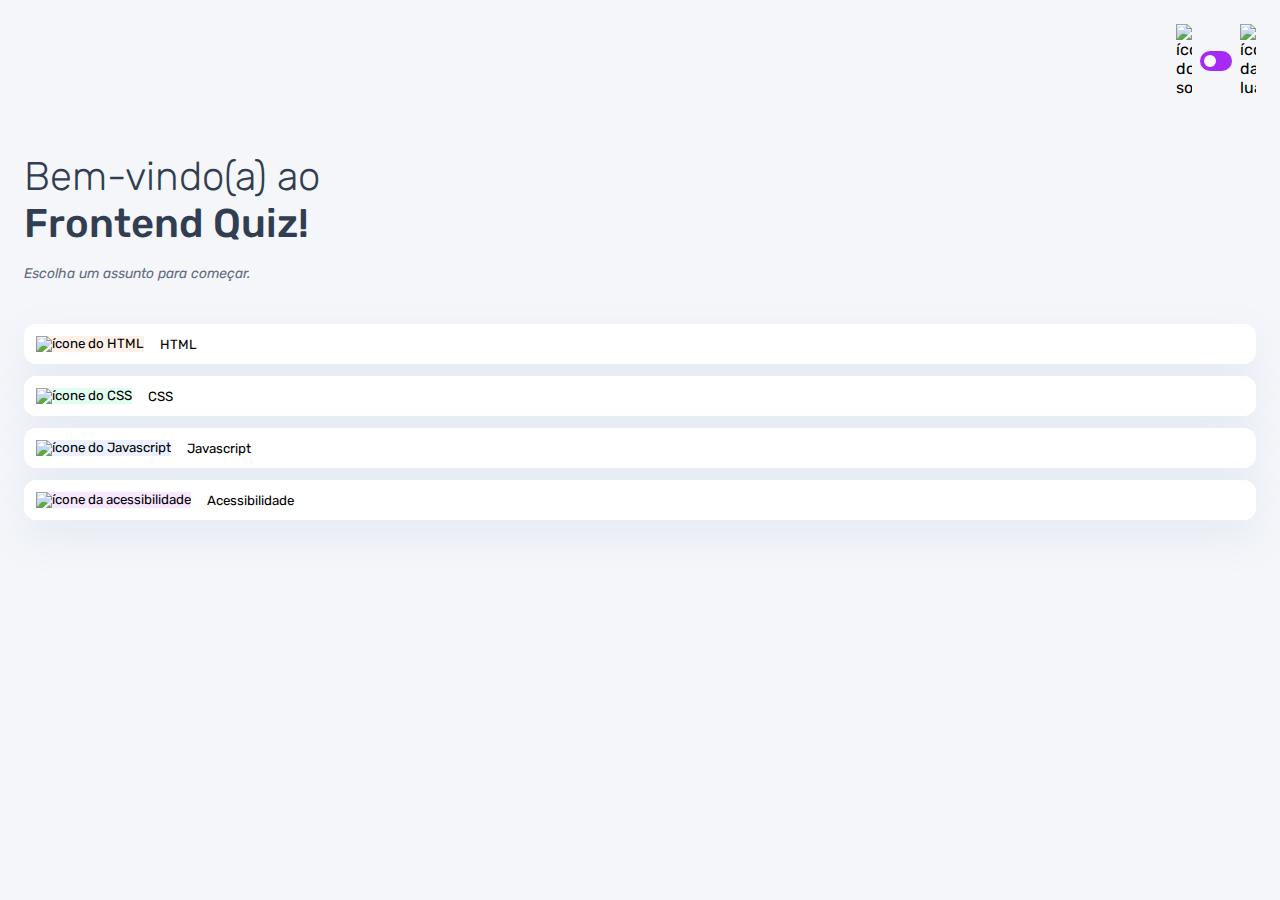
==== index.html @ 7e73bf8b "primeira parte da estilização dos botões de assunto" ====
<!DOCTYPE html>
<html lang="pt-BR">
<head>
    <meta charset="UTF-8">
    <meta name="viewport" content="width=device-width, initial-scale=1.0">
    <link rel="preconnect" href="https://fonts.googleapis.com">
    <link rel="preconnect" href="https://fonts.gstatic.com" crossorigin>
    <link href="https://fonts.googleapis.com/css2?family=Rubik:ital,wght@0,300..900;1,300..900&display=swap" rel="stylesheet">
    <link rel="stylesheet" href="style.css">
    <title>Quiz App</title>
</head>
<body>
    <header>
        <div class="tema">
            <img src="./assets/images/icon-sun-dark.svg" alt="ícone do sol">
            <button>
                <div></div>
            </button>
            <img src="./assets/images/icon-moon-dark.svg" alt="ícone da lua">
        </div>
    </header>

    <main>
        <section class="boas_vindas">
            <h1>
                Bem-vindo(a) ao <br> 
                <strong>Frontend Quiz!</strong>
            </h1>

            <p>Escolha um assunto para começar.</p>
        </section>

        <section class="assuntos">
            <button class="botao_html">
                <div>
                    <img src="./assets/images/icon-html.svg" alt="ícone do HTML">
                </div>
                HTML
            </button>

            <button class="botao_css">
                <div>
                    <img src="./assets/images/icon-css.svg" alt="ícone do CSS">
                </div>
                CSS
            </button>

            <button class="botao_js">
                <div>
                    <img src="./assets/images/icon-js.svg" alt="ícone do Javascript">
                </div>
                Javascript
            </button>

            <button class="botao_acessibilidade">
                <div>
                    <img src="./assets/images/icon-accessibility.svg" alt="ícone da acessibilidade">
                </div>
                Acessibilidade
            </button>
        </section>        
    </main>
</body>
</html>
---- style.css ----
* {
    margin: 0;
    padding: 0;
    box-sizing: border-box;
    font-family: "Rubik", sans-serif;
    -webkit-font-smoothing: antialiased;
}

:root {
    --bg-color: #f4f6fa;
    --purple: #a729f5;
    --primary-text-color: #313e51;
    --secondary-text-color: #626c7f;
    --button-bg: #fff;
    --shadow: 0px 16px 40px 0px rgba(143, 160, 193, 0.14);
    --bg-html: #fff1e9;
    --bg-css: #e0fdef;
    --bg-javascript: #ebf0ff;
    --bg-acessibilidade: #f6e7ff;
    --white: #fff;
    --bg-mobile: url(./assets/images/pattern-background-mobile-light.svg);
}

body {
    height: 100svh;
    background: var(--bg-mobile) var(--bg-color);
    background-repeat: no-repeat;
    background-size: cover;
}

header {
    padding: 16px 24px;
    display: flex;
    justify-content: flex-end;
}

.tema {
    padding: 8px 0;
    display: flex;
    align-items: center;
    gap: 8px;
}

.tema img {
    width: 16px;
}

.tema button {
    height: 20px;
    width: 32px;
    background: var(--purple);
    border: 0;
    border-radius: 999px;
    padding: 4px;
}

.tema button div {
    background: var(--white);
    width: 12px;
    height: 12px;
    border-radius: 999px;
}

main {
    padding: 32px 24px;
}

.boas_vindas {
    margin-bottom: 40px;
}

.boas_vindas h1 {
    font-size: 40px;
    font-weight: 300;
    color: var(--primary-text-color);
    margin-bottom: 16px;
}

.boas_vindas h1 strong {
    font-weight: 500;
}

.boas_vindas p {
    color: var(--secondary-text-color);
    font-size: 14px;
    line-height: 150%;
    font-style: italic;
}

.assuntos {
    display: flex;
    flex-direction: column;
    gap: 12px;
}

.assuntos button{
    border: none;
    background: var(--button-bg);
    display: flex;
    align-items: center;
    gap: 16px;
    padding: 12px;
    border-radius: 12px;
    box-shadow: var(--shadow);
}

.botao_html div {
    background: var(--bg-html);
}

.botao_css div {
    background: var(--bg-css);
}

.botao_js div {
    background: var(--bg-javascript);
}

.botao_acessibilidade div {
    background: var(--bg-acessibilidade);
}
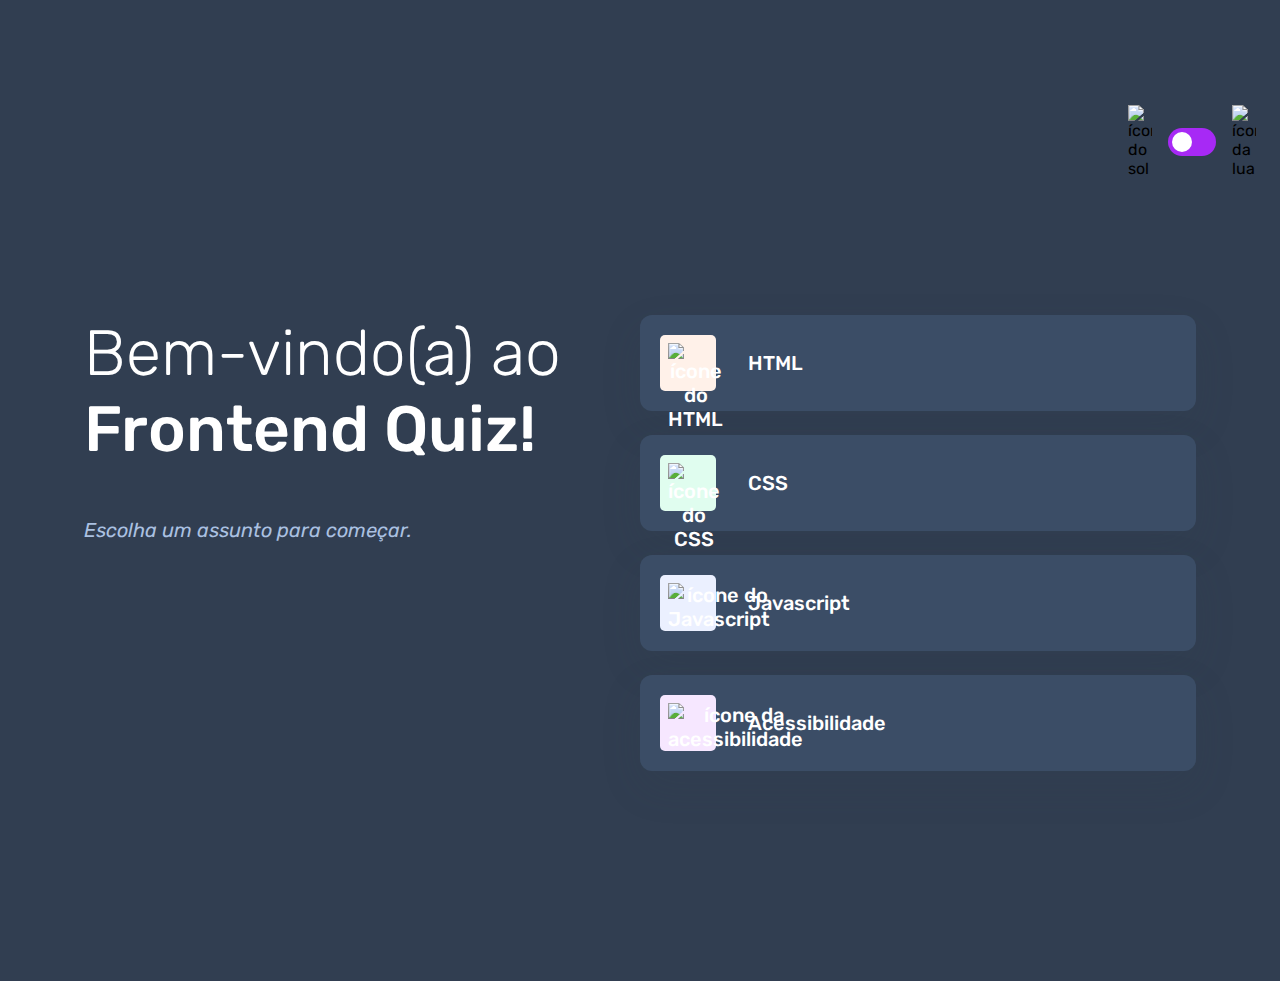
==== commit 6c18d027: "adaptação das cores para o tema escuro" ====
--- a/index.html
+++ b/index.html
@@ -9,7 +9,7 @@
     <link rel="stylesheet" href="style.css">
     <title>Quiz App</title>
 </head>
-<body>
+<body class="escuro">
     <header>
         <div class="tema">
             <img src="./assets/images/icon-sun-dark.svg" alt="ícone do sol">
--- a/style.css
+++ b/style.css
@@ -19,6 +19,17 @@
     --bg-acessibilidade: #f6e7ff;
     --white: #fff;
     --bg-mobile: url(./assets/images/pattern-background-mobile-light.svg);
+    --bg-desktop: url(./assets/images/pattern-background-desktop-light.svg);
+}
+
+body.escuro {
+    --bg-color: #313e51;
+    --bg-mobile: url(./assets/images/pattern-background-mobile-dark.svg);
+    --bg-desktop: url(./assets/images/pattern-background-desktop-dark.svg);
+    --primary-text-color: #fff;
+    --secondary-text-color: #abc1e1;
+    --button-bg: #3b4d66;
+    --shadow: 0px 16px 40px 0px rgba(49, 62, 81, 0.14)
 }
 
 body {
@@ -102,6 +113,20 @@
     padding: 12px;
     border-radius: 12px;
     box-shadow: var(--shadow);
+    font-size: 18px;
+    font-weight: 500;
+    color: var(--primary-text-color);
+}
+
+.assuntos button div {
+    width: 40px;
+    height: 40px;
+    padding: 5px;
+    border-radius: 5px;
+}
+
+.assuntos button img {
+    width: 100%;
 }
 
 .botao_html div {
@@ -118,4 +143,70 @@
 
 .botao_acessibilidade div {
     background: var(--bg-acessibilidade);
+}
+
+@media(min-width: 1100px) {
+    body {
+        background: var(--bg-desktop) var(--bg-color);
+        background-repeat: no-repeat;
+        background-size: cover;
+    }
+
+    header {
+        margin-block: 81px;
+    }
+
+    .tema {
+        gap: 16px;
+    }
+
+    .tema img {
+        width: 24px;
+    }
+
+    .tema button {
+        width: 48px;
+        height: 28px;
+    }
+
+    .tema button div {
+        width: 20px;
+        height: 20px;
+    }
+
+    main {
+        display: flex;
+        max-width: 1160px;
+        margin-inline: auto;
+    }
+
+    section {
+        width: 100%;
+    }
+
+    .boas_vindas h1 {
+        font-size: 64px;
+        margin-bottom: 48px;
+    }
+
+    .boas_vindas p {
+        font-size: 20px;
+    }
+
+    .assuntos {
+        gap: 24px;
+    }
+
+    .assuntos button {
+        font-size: 20px;
+        padding: 20px;
+        gap: 32px;
+    }
+
+    .assuntos button div {
+        width: 56px;
+        height: 56px;
+        padding: 8px;
+
+    }
 }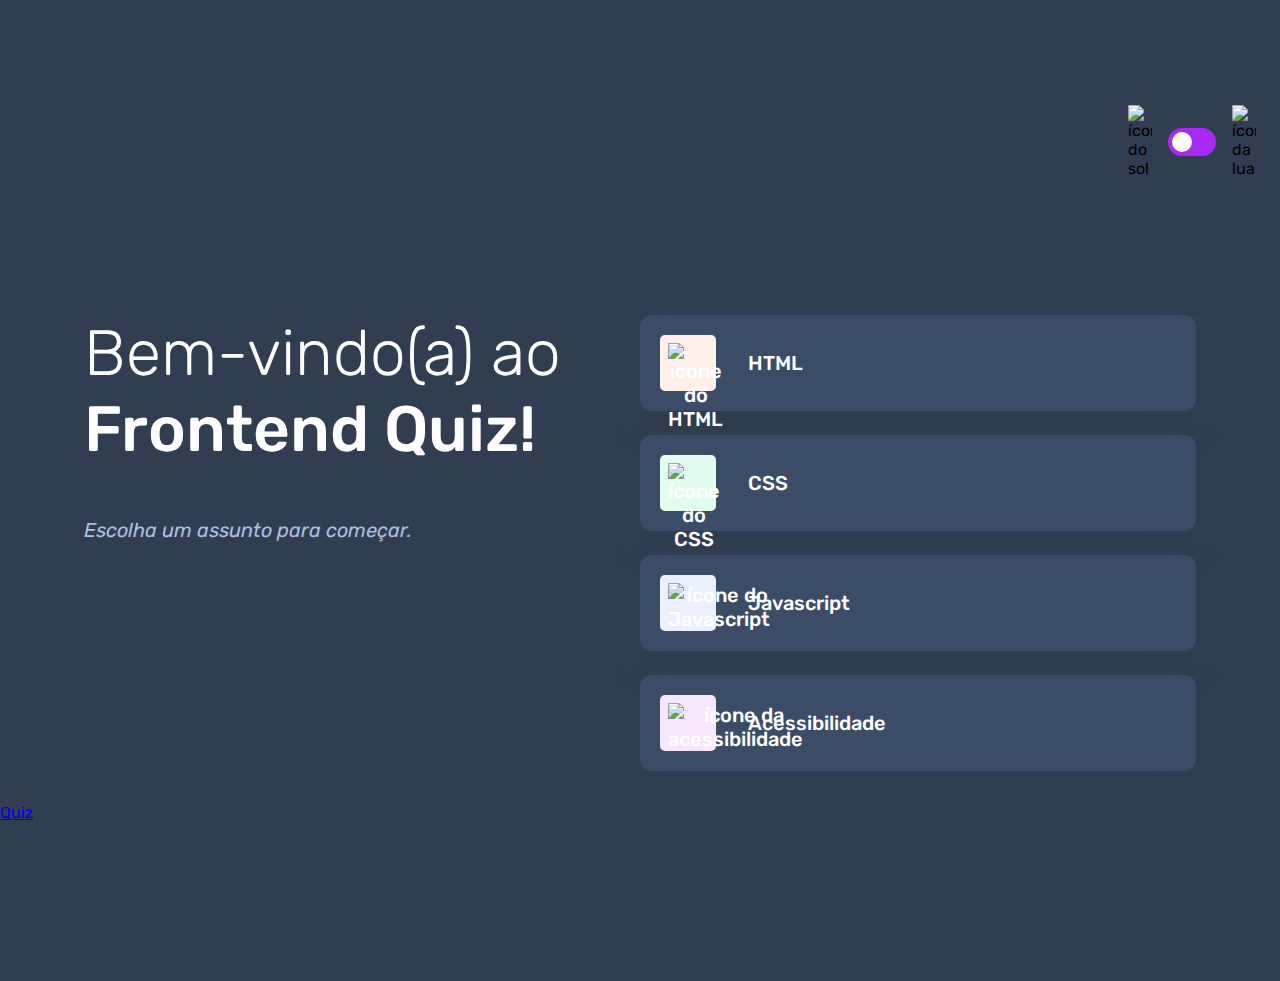
==== commit 19759f0a: "criação da página do quiz" ====
--- a/index.html
+++ b/index.html
@@ -60,5 +60,7 @@
             </button>
         </section>        
     </main>
+
+    <a href="./pages/quiz/quiz.html">Quiz</a>
 </body>
 </html>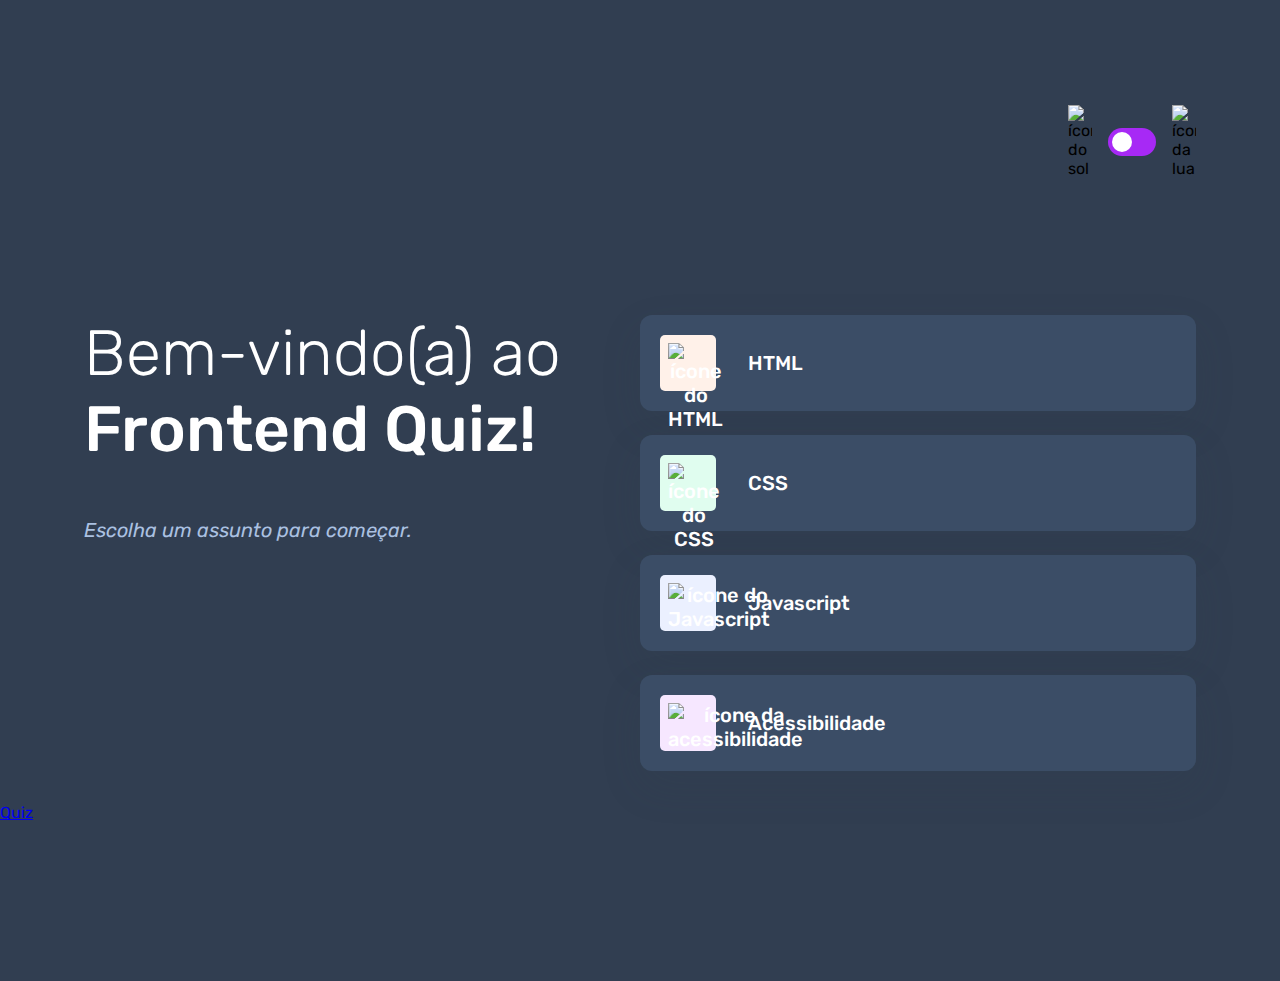
==== commit cda237d1: "primeiros ajustes do tema no Javascript" ====
--- a/index.html
+++ b/index.html
@@ -7,6 +7,7 @@
     <link rel="preconnect" href="https://fonts.gstatic.com" crossorigin>
     <link href="https://fonts.googleapis.com/css2?family=Rubik:ital,wght@0,300..900;1,300..900&display=swap" rel="stylesheet">
     <link rel="stylesheet" href="style.css">
+    <script src="./script.js" defer></script>
     <title>Quiz App</title>
 </head>
 <body class="escuro">
--- a/style.css
+++ b/style.css
@@ -43,6 +43,8 @@
     padding: 16px 24px;
     display: flex;
     justify-content: flex-end;
+    max-width: 1160px;
+    margin-inline: auto;
 }
 
 .tema {
@@ -63,6 +65,7 @@
     border: 0;
     border-radius: 999px;
     padding: 4px;
+    display: flex;
 }
 
 .tema button div {
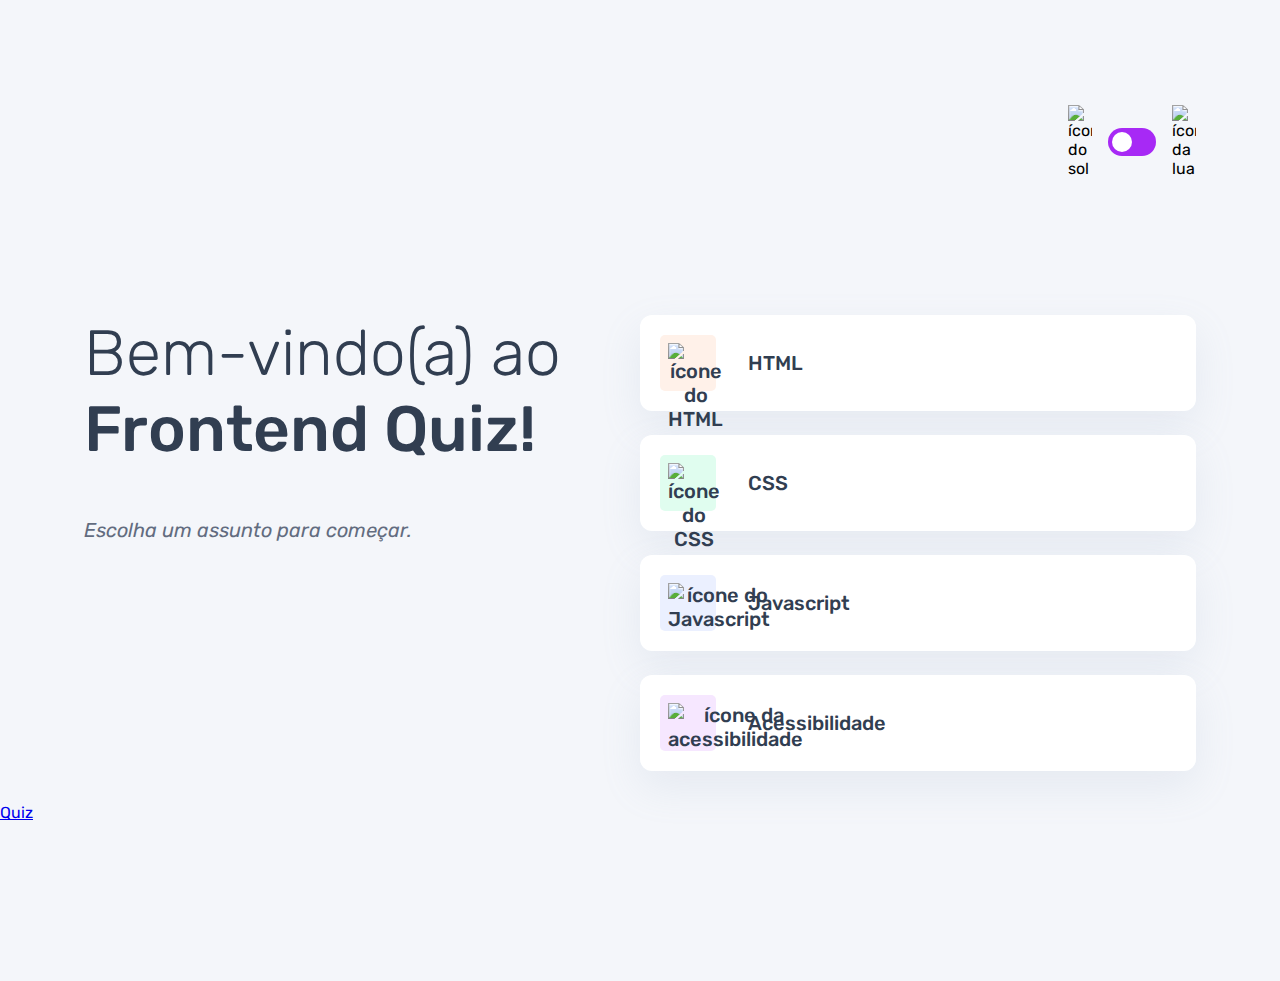
==== commit b2b2f633: "criação de helper responsável por mudar o tema" ====
--- a/index.html
+++ b/index.html
@@ -7,10 +7,10 @@
     <link rel="preconnect" href="https://fonts.gstatic.com" crossorigin>
     <link href="https://fonts.googleapis.com/css2?family=Rubik:ital,wght@0,300..900;1,300..900&display=swap" rel="stylesheet">
     <link rel="stylesheet" href="style.css">
-    <script src="./script.js" defer></script>
+    <script src="./script.js" type="module" defer></script>
     <title>Quiz App</title>
 </head>
-<body class="escuro">
+<body>
     <header>
         <div class="tema">
             <img src="./assets/images/icon-sun-dark.svg" alt="ícone do sol">
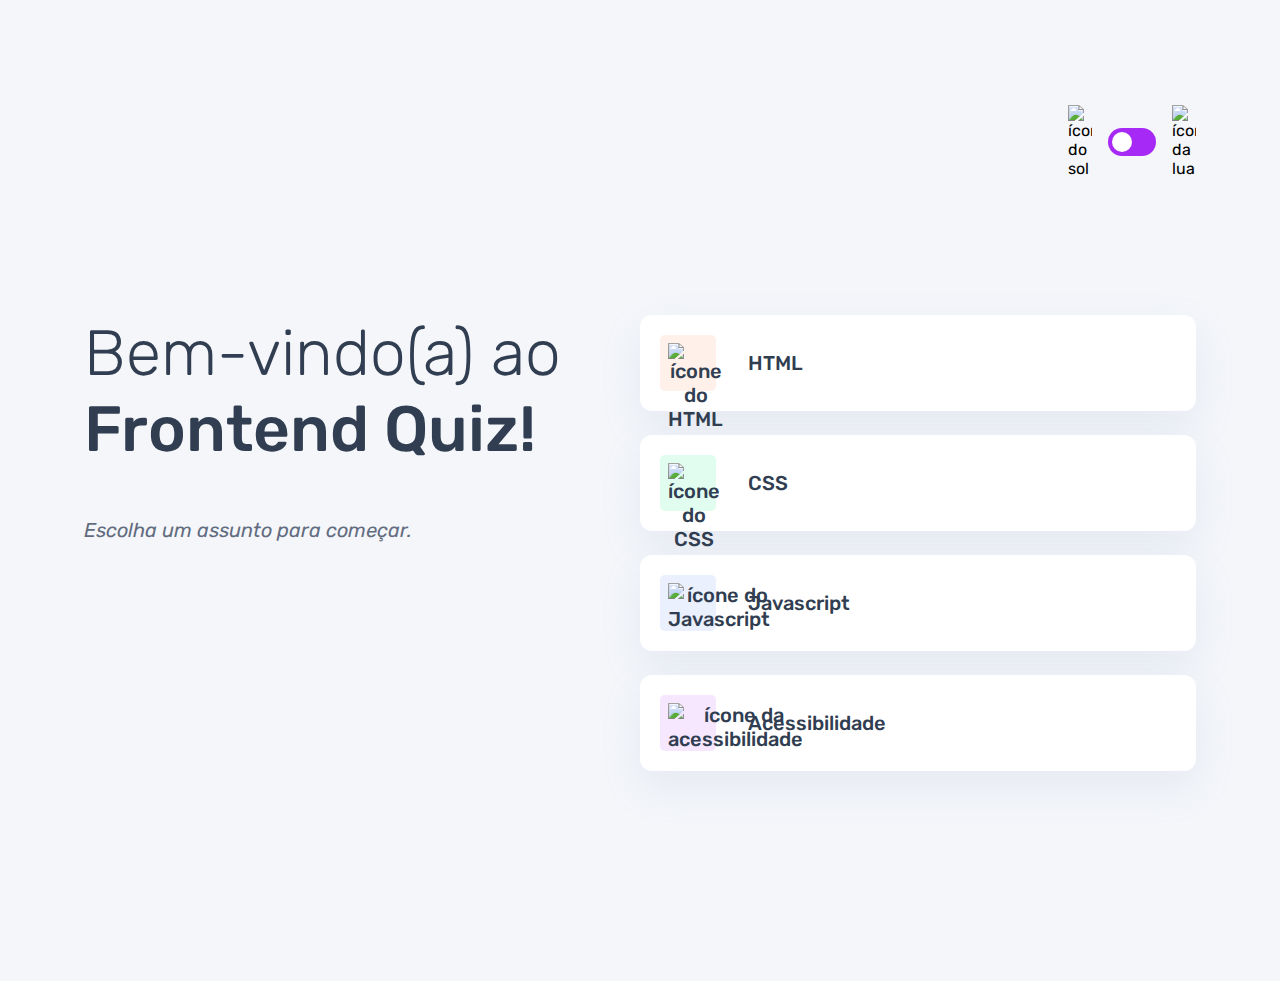
==== commit cd5f6897: "adicionada a função para escolher o tema do quiz no index.html" ====
--- a/index.html
+++ b/index.html
@@ -61,7 +61,5 @@
             </button>
         </section>        
     </main>
-
-    <a href="./pages/quiz/quiz.html">Quiz</a>
 </body>
 </html>--- a/style.css
+++ b/style.css
@@ -66,6 +66,7 @@
     border-radius: 999px;
     padding: 4px;
     display: flex;
+    cursor: pointer;
 }
 
 .tema button div {
@@ -119,6 +120,7 @@
     font-size: 18px;
     font-weight: 500;
     color: var(--primary-text-color);
+    cursor: pointer;
 }
 
 .assuntos button div {
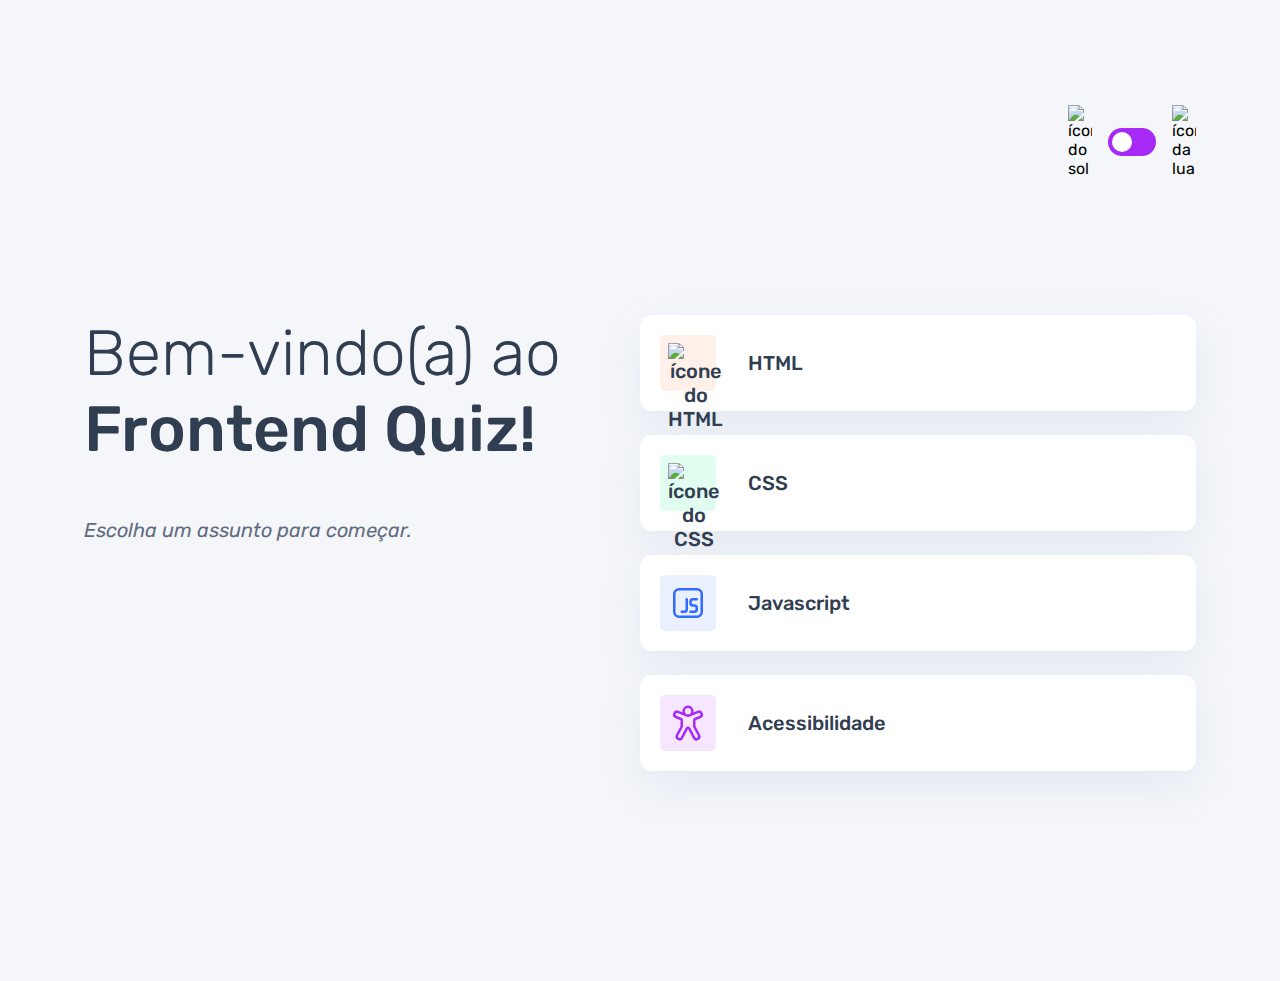
==== commit 97a4a8d1: "alteração dinâmica do assunto da página" ====
--- a/index.html
+++ b/index.html
@@ -48,14 +48,14 @@
 
             <button class="botao_js">
                 <div>
-                    <img src="./assets/images/icon-js.svg" alt="ícone do Javascript">
+                    <img src="./assets/images/icon-javascript.svg" alt="ícone do Javascript">
                 </div>
                 Javascript
             </button>
 
             <button class="botao_acessibilidade">
                 <div>
-                    <img src="./assets/images/icon-accessibility.svg" alt="ícone da acessibilidade">
+                    <img src="./assets/images/icon-acessibilidade.svg" alt="ícone da acessibilidade">
                 </div>
                 Acessibilidade
             </button>
